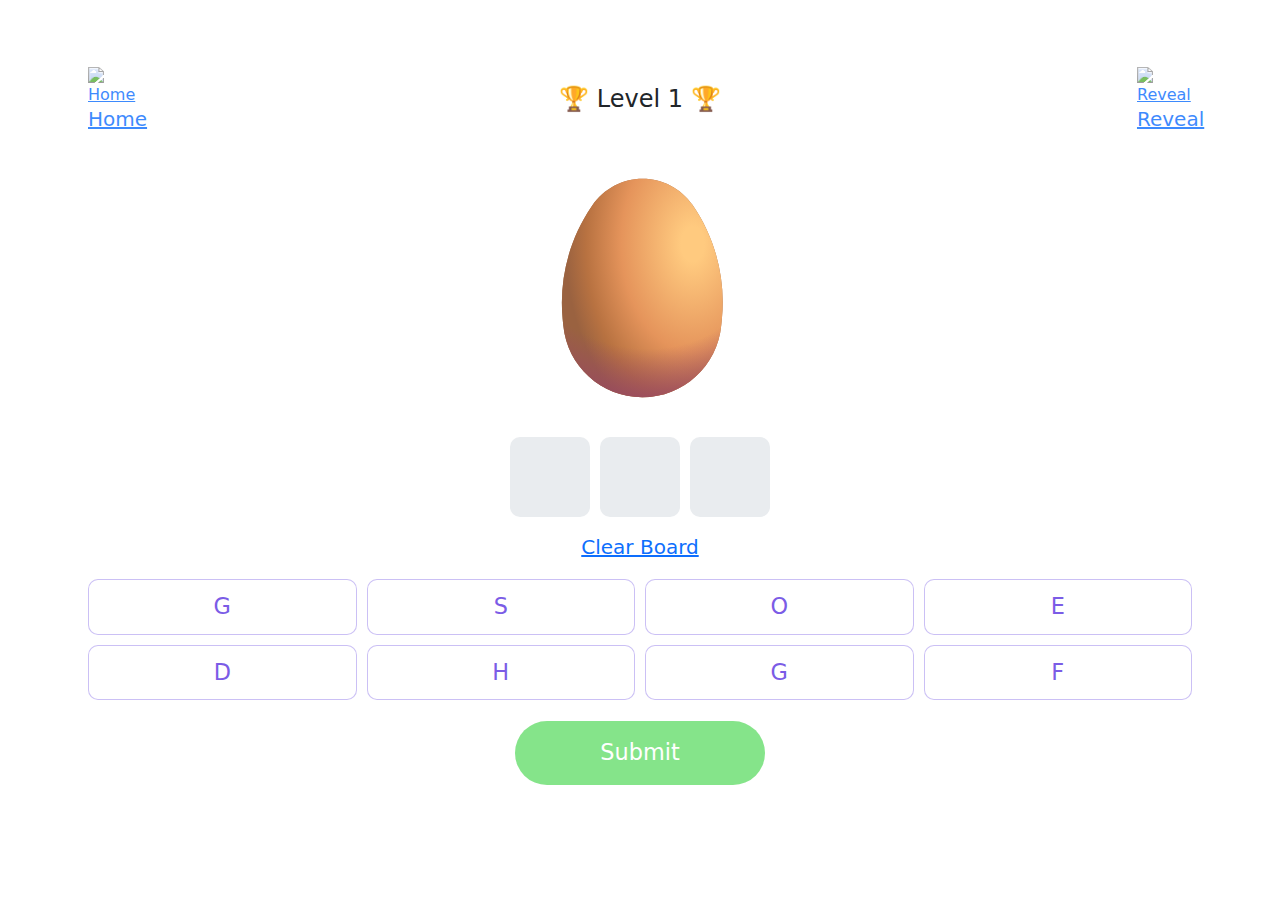
==== game.html @ fc5f80c4 "Source Codes/Assets" ====
<!DOCTYPE html>
<html lang="en">
  <head>
    <meta charset="UTF-8" />
    <meta name="viewport" content="width=device-width, initial-scale=1.0" />
    <title>Spell The Emoji</title>
  </head>

  <link href="https://cdn.jsdelivr.net/npm/bootstrap@5.3.3/dist/css/bootstrap.min.css" rel="stylesheet" integrity="sha384-QWTKZyjpPEjISv5WaRU9OFeRpok6YctnYmDr5pNlyT2bRjXh0JMhjY6hW+ALEwIH" crossorigin="anonymous">
  <link rel="stylesheet" href="./style.css">
  <script src="logic.js"></script>

  <!-- Favicon -->
  <link rel="icon" href="/images/newlogo.svg" type="image/svg+xml" />
</head>

  <body>
    <div class="container">

        <!-- Top Bar -->
         <div class="row">
        <div class="d-flex justify-content-between align-items-center">
          <a href="index.html" class="btn-custom">
            <img src="images/homebutton.svg" alt="Home"/><h5>Home</h5>
          </a>
          <h4 id="level">🏆 Level 1 🏆</h4> <!-- Added id to track level -->
          <a href="#" class="btn-custom" onclick="revealLetter()">
            <img src="images/reveal.svg" alt="Reveal" /><h5>Reveal</h5>
          </a>
        </div>
    </div>

    <!-- Image Section -->

     <div class="row">
    <div class="image-container">
        <img id="wordImage" src="./Images/3 Letters/eggimg1.svg" alt="Word Image" />
      </div>
    </div>

    <!-- Word Guess Section -->
     <div class="row">
    <div class="word-guess">
        <div class="letter-box" id="box1"></div>
        <div class="letter-box" id="box2"></div>
        <div class="letter-box" id="box3"></div>
      </div>
    </div>

    <!-- Clear Guess Section -->
    <div class="d-flex justify-content-center">
        <a href="#" onclick="clearBoxes()" class="reset-btn">
          <h5>Clear Board</h5>
        </a>
      </div>




    <!-- Keyboard Section -->
    <div class="keyboard">
        <button onclick="selectLetter('G')">G</button>
        <button onclick="selectLetter('S')">S</button>
        <button onclick="selectLetter('O')">O</button>
        <button onclick="selectLetter('E')">E</button>
        <button onclick="selectLetter('D')">D</button>
        <button onclick="selectLetter('H')">H</button>
        <button onclick="selectLetter('G')">G</button>
        <button onclick="selectLetter('F')">F</button>
    </div>

    <!-- Submit Button -->
    <div class="container-fluid">
    <button class="submit-btn" onclick="submitWord()">Submit</button>
   </div>
    
 <!-- Modal Structure -->
<div class="modal fade" id="dynamicModal" tabindex="-1" aria-labelledby="exampleModalLabel" aria-hidden="true">
    <div class="modal-dialog modal-dialog-centered">
      <div class="modal-content">
        <div class="modal-header">
          <h5 class="modal-title" id="exampleModalLabel">Modal title</h5>
        </div>
        <div class="modal-body">
          Modal body text goes here.
        </div>
        <div class="modal-footer">
          <button type="button" class="btn btn-outline-danger" data-bs-dismiss="modal">Close</button>
      </div>
    </div>
  </div>
  
</div>
    <script src="https://cdn.jsdelivr.net/npm/bootstrap@5.3.3/dist/js/bootstrap.bundle.min.js" integrity="sha384-YvpcrYf0tY3lHB60NNkmXc5s9fDVZLESaAA55NDzOxhy9GkcIdslK1eN7N6jIeHz" crossorigin="anonymous"></script>
  </body>
</html>
---- style.css ----
body {
    background-color: #ffffff;
    display: grid;
    place-items: center; /* Centers both horizontally and vertically */
    height: 95vh; /* Full viewport height */
  }

  div{
    padding: 6px;
    align-items: center;
  }

  .main-image img {
    width: 200px;
  }

  .game-title{
    font-size: 4.5em;
    font-weight: bold;
    color: #1e2a4a;
  }
  
  .container-fluid{
    padding: 15px;
    text-align: center;
    position: relative;
  }

  .btn-custom{
    width: 55px;
    opacity: 80%;
  }

  .btn-custom:hover{
    opacity: 100%;
  }

  .image-container{
  display: flex;
  justify-content: center; /* Center horizontally */
  align-items: center;     /* Center vertically */ 
  }

  .image-container img{
    width: 250px;
  }

  .word-guess {
    display: flex;
    justify-content: center;
    gap: 10px;

  }

  .letter-box {
    background-color: #e9ecef;
    width: 80px;
    height: 80px;
    border-radius: 10px;
    font-size: 1.4rem;
    /* Flexbox to center the content */
    display: flex;
    justify-content: center; /* Center horizontally */
    align-items: center; /* Center vertically */
    text-align: center; /* Optional: Ensures text aligns properly */
  }

  .keyboard {
    display: grid;
    grid-template-columns: repeat(4, 1fr);
    gap: 10px;
  }
  
  .keyboard button {
    background-color: #ffffff;
    border: 1.5px solid #7a5ce663;
    border-radius: 10px;
    padding: 10px;
    font-size: 1.4em;
    color: #7b5ce6;
  }
  
  .keyboard button:hover{
    background-color: #7b5ce6; /* Change this to your desired hover color */
    opacity: 100%;
    color: #ffffff;
  }

  .submit-btn {
    background-color: #0ecb17;
    color: #ffffff;
    border: none;
    border-radius: 55px;
    width: 100%;
    padding: 15px;
    width: 250px;
    opacity: 50%;
    font-size: 1.4em;
    color: #ffffff;
  }
  
  .submit-btn:hover {
    background-color: #0ecb17; /* Change this to your desired hover color */
    color: white; /* Text color on hover (optional) */
    opacity: 100%;
  }
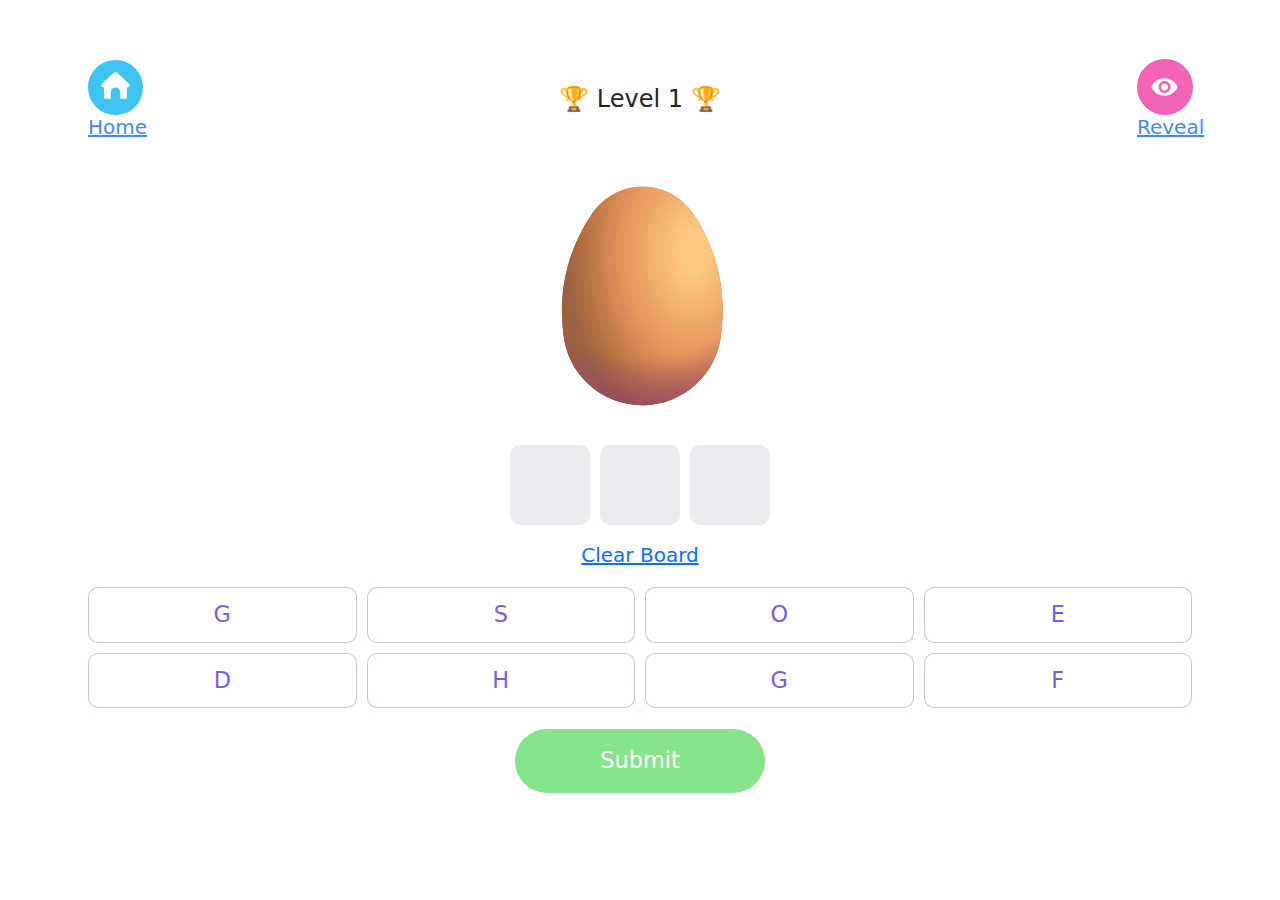
==== commit 489b02c1: "Typo Changes" ====
--- a/game.html
+++ b/game.html
@@ -11,7 +11,7 @@
   <script src="logic.js"></script>
 
   <!-- Favicon -->
-  <link rel="icon" href="/images/newlogo.svg" type="image/svg+xml" />
+  <link rel="icon" href="./Images/newlogo.svg" type="image/svg+xml" />
 </head>
 
   <body>
@@ -21,11 +21,11 @@
          <div class="row">
         <div class="d-flex justify-content-between align-items-center">
           <a href="index.html" class="btn-custom">
-            <img src="images/homebutton.svg" alt="Home"/><h5>Home</h5>
+            <img src="./Images/homebutton.svg" alt="Home"/><h5>Home</h5>
           </a>
           <h4 id="level">🏆 Level 1 🏆</h4> <!-- Added id to track level -->
           <a href="#" class="btn-custom" onclick="revealLetter()">
-            <img src="images/reveal.svg" alt="Reveal" /><h5>Reveal</h5>
+            <img src="./Images/reveal.svg" alt="Reveal" /><h5>Reveal</h5>
           </a>
         </div>
     </div>
